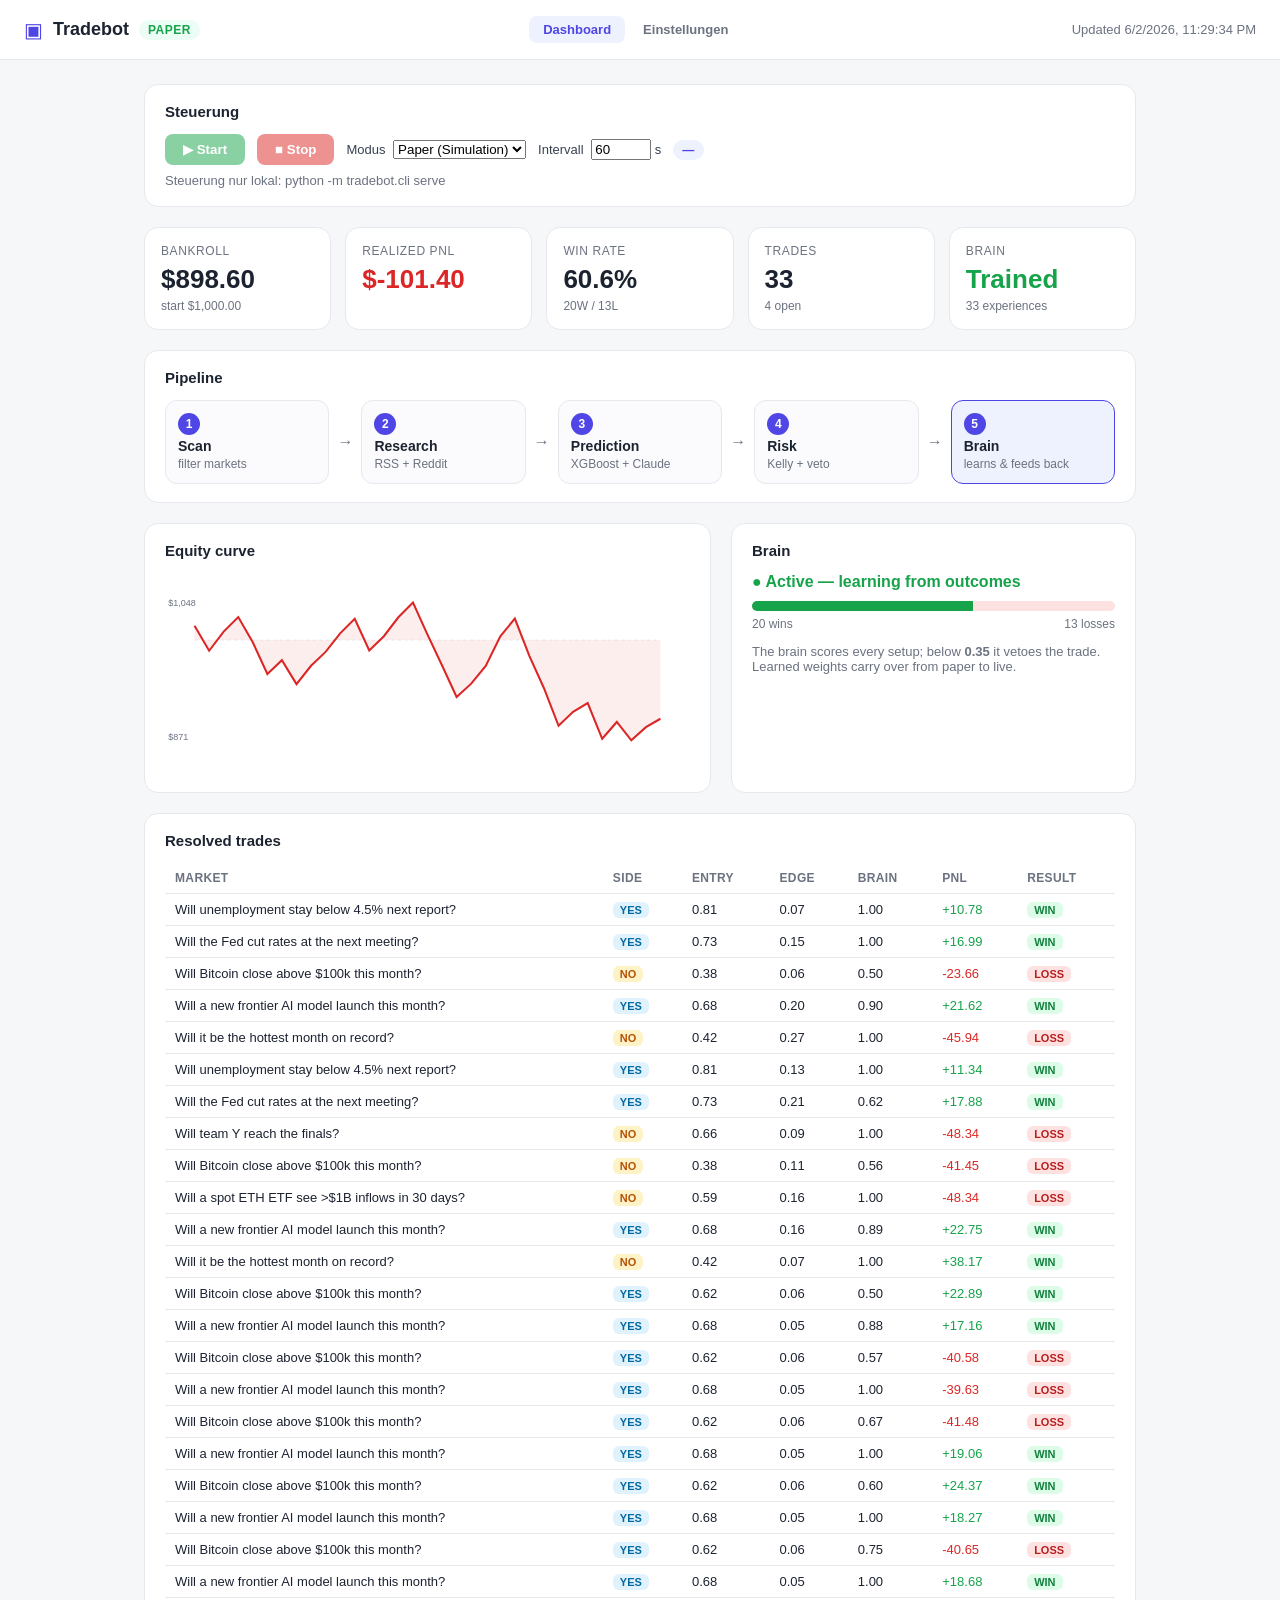
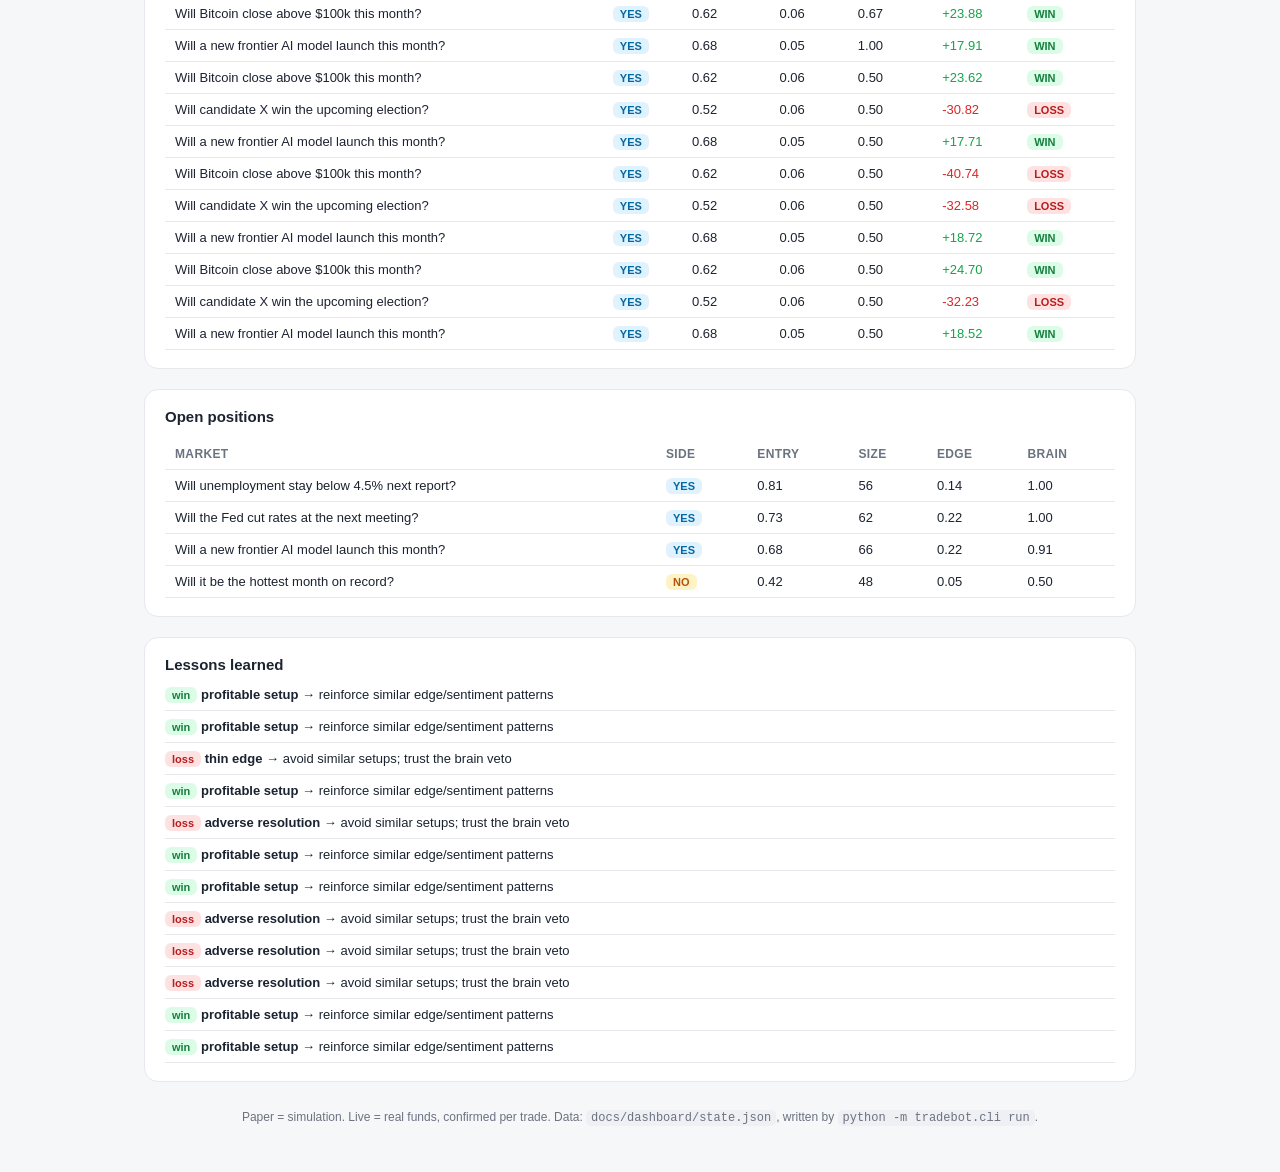
==== docs/index.html @ 15015268 "Add Start/Stop run controls to the dashboard (paper + gated live) server.py gains a background-threa" ====
<!DOCTYPE html>
<html lang="en">
<head>
  <meta charset="utf-8" />
  <meta name="viewport" content="width=device-width, initial-scale=1" />
  <title>Tradebot Dashboard</title>
  <link rel="stylesheet" href="styles.css" />
</head>
<body>
  <header class="topbar">
    <div class="brand">
      <span class="logo">▣</span>
      <h1>Tradebot</h1>
      <span id="modeBadge" class="badge">—</span>
    </div>
    <nav style="display:flex;gap:4px">
      <a href="index.html" style="padding:6px 14px;border-radius:8px;font-size:13px;font-weight:600;background:#eef2ff;color:#4f46e5;text-decoration:none">Dashboard</a>
      <a href="settings.html" style="padding:6px 14px;border-radius:8px;font-size:13px;font-weight:600;color:#6b7280;text-decoration:none">Einstellungen</a>
    </nav>
    <div class="updated">Updated <span id="generatedAt">—</span></div>
  </header>

  <main>
    <section class="panel" id="controlPanel">
      <h2>Steuerung</h2>
      <div style="display:flex;flex-wrap:wrap;gap:12px;align-items:center">
        <button id="startBtn" type="button" style="padding:8px 18px;border:0;border-radius:8px;font-weight:700;cursor:pointer;background:#16a34a;color:#fff">▶ Start</button>
        <button id="stopBtn" type="button" disabled style="padding:8px 18px;border:0;border-radius:8px;font-weight:700;cursor:pointer;background:#dc2626;color:#fff;opacity:.5">■ Stop</button>
        <label style="font-size:13px;color:#374151">Modus
          <select id="runMode" style="margin-left:4px">
            <option value="paper" selected>Paper (Simulation)</option>
            <option value="live">Live (echtes Geld)</option>
          </select>
        </label>
        <label style="font-size:13px;color:#374151">Intervall
          <input id="runInterval" type="number" value="60" min="5" style="width:60px;margin-left:4px" /> s
        </label>
        <span id="runStatus" class="badge">idle</span>
      </div>
      <div id="liveGuard" hidden style="margin-top:10px;padding:10px 12px;border:1px solid #fca5a5;background:#fef2f2;border-radius:8px;font-size:13px">
        <b style="color:#b91c1c">⚠ Live-Modus handelt mit echtem Geld.</b>
        <label style="display:block;margin-top:6px"><input type="checkbox" id="liveAck" /> Ich verstehe das Risiko.</label>
        <label style="display:block;margin-top:6px">Tippe <code>LIVE</code> zum Bestätigen: <input id="liveConfirm" type="text" autocomplete="off" placeholder="LIVE" style="width:90px" /></label>
      </div>
      <div id="runMsg" class="muted" style="margin-top:8px"></div>
    </section>

    <section id="kpis" class="kpi-grid"></section>

    <section class="panel">
      <h2>Pipeline</h2>
      <div class="pipeline">
        <div class="stage"><span class="num">1</span><b>Scan</b><small>filter markets</small></div>
        <div class="arrow">→</div>
        <div class="stage"><span class="num">2</span><b>Research</b><small>RSS + Reddit</small></div>
        <div class="arrow">→</div>
        <div class="stage"><span class="num">3</span><b>Prediction</b><small>XGBoost + Claude</small></div>
        <div class="arrow">→</div>
        <div class="stage"><span class="num">4</span><b>Risk</b><small>Kelly + veto</small></div>
        <div class="arrow">→</div>
        <div class="stage brain"><span class="num">5</span><b>Brain</b><small>learns &amp; feeds back</small></div>
      </div>
    </section>

    <div class="two-col">
      <section class="panel">
        <h2>Equity curve</h2>
        <div id="equityChart" class="chart"></div>
      </section>
      <section class="panel">
        <h2>Brain</h2>
        <div id="brainPanel"></div>
      </section>
    </div>

    <section class="panel">
      <h2>Resolved trades</h2>
      <div id="resolvedTable" class="table-wrap"></div>
    </section>

    <section class="panel">
      <h2>Open positions</h2>
      <div id="openTable" class="table-wrap"></div>
    </section>

    <section class="panel">
      <h2>Lessons learned</h2>
      <div id="lessons"></div>
    </section>

    <footer class="foot">
      Paper = simulation. Live = real funds, confirmed per trade.
      Data: <code>docs/dashboard/state.json</code>, written by <code>python -m tradebot.cli run</code>.
    </footer>
  </main>

  <script src="app.js"></script>
</body>
</html>
---- docs/styles.css ----
:root {
  --bg: #f6f7f9; --card: #fff; --ink: #1c2330; --muted: #6b7280; --line: #e6e8ee;
  --accent: #4f46e5; --pos: #16a34a; --neg: #dc2626;
}
* { box-sizing: border-box; }
body {
  margin: 0; color: var(--ink); background: var(--bg);
  font-family: -apple-system, BlinkMacSystemFont, "Segoe UI", Roboto, Helvetica, Arial, sans-serif;
}
.topbar {
  display: flex; justify-content: space-between; align-items: center;
  padding: 16px 24px; background: #fff; border-bottom: 1px solid var(--line);
  position: sticky; top: 0; z-index: 5;
}
.brand { display: flex; align-items: center; gap: 10px; }
.brand h1 { font-size: 18px; margin: 0; }
.logo { color: var(--accent); font-size: 20px; }
.updated { color: var(--muted); font-size: 13px; }
.badge {
  font-size: 12px; font-weight: 700; padding: 3px 9px; border-radius: 999px;
  background: #eef2ff; color: var(--accent); letter-spacing: .04em;
}
.badge.live { background: #fef2f2; color: var(--neg); }
.badge.paper { background: #ecfdf5; color: var(--pos); }
main { max-width: 1040px; margin: 0 auto; padding: 24px; display: flex; flex-direction: column; gap: 20px; }

.kpi-grid { display: grid; grid-template-columns: repeat(auto-fit, minmax(170px, 1fr)); gap: 14px; }
.kpi { background: var(--card); border: 1px solid var(--line); border-radius: 14px; padding: 16px; }
.kpi-label { font-size: 12px; color: var(--muted); text-transform: uppercase; letter-spacing: .05em; }
.kpi-val { font-size: 26px; font-weight: 700; margin-top: 6px; }
.kpi-sub { font-size: 12px; color: var(--muted); margin-top: 4px; }
.pos { color: var(--pos); } .neg { color: var(--neg); }

.panel { background: var(--card); border: 1px solid var(--line); border-radius: 14px; padding: 18px 20px; }
.panel h2 { font-size: 15px; margin: 0 0 14px; }
.two-col { display: grid; grid-template-columns: 1.4fr 1fr; gap: 20px; }
@media (max-width: 760px) { .two-col { grid-template-columns: 1fr; } }

.pipeline { display: flex; align-items: stretch; gap: 8px; flex-wrap: wrap; }
.stage {
  flex: 1; min-width: 120px; border: 1px solid var(--line); border-radius: 12px;
  padding: 12px; display: flex; flex-direction: column; gap: 3px; background: #fbfbfd;
}
.stage .num {
  width: 22px; height: 22px; border-radius: 50%; background: var(--accent); color: #fff;
  display: flex; align-items: center; justify-content: center; font-size: 12px; font-weight: 700;
}
.stage b { font-size: 14px; } .stage small { color: var(--muted); font-size: 12px; }
.stage.brain { border-color: var(--accent); background: #eef2ff; }
.arrow { display: flex; align-items: center; color: var(--muted); }
@media (max-width: 680px) { .arrow { display: none; } }

.chart svg.equity { width: 100%; height: auto; }
.equity .line { fill: none; stroke: var(--pos); stroke-width: 2.5; }
.equity.neg .line { stroke: var(--neg); }
.equity .area { fill: var(--pos); opacity: .08; stroke: none; }
.equity.neg .area { fill: var(--neg); }
.equity .base { stroke: var(--line); stroke-dasharray: 4 4; }
.equity .axis { fill: var(--muted); font-size: 11px; }

table { width: 100%; border-collapse: collapse; font-size: 13px; }
th, td { text-align: left; padding: 8px 10px; border-bottom: 1px solid var(--line); }
th { color: var(--muted); font-weight: 600; font-size: 12px; text-transform: uppercase; letter-spacing: .03em; }
td.q { max-width: 320px; overflow: hidden; text-overflow: ellipsis; white-space: nowrap; }
.table-wrap { overflow-x: auto; }
.tag { font-size: 11px; font-weight: 700; padding: 2px 7px; border-radius: 6px; }
.tag.yes { background: #e0f2fe; color: #0369a1; } .tag.no { background: #fef3c7; color: #b45309; }
.tag.win { background: #dcfce7; color: #15803d; } .tag.loss { background: #fee2e2; color: #b91c1c; }

.empty, .muted { color: var(--muted); font-size: 13px; }
.empty { padding: 10px 0; }
.brain-state { font-weight: 600; margin-bottom: 10px; }
.brain-state.on { color: var(--pos); } .brain-state.off { color: var(--muted); }
.bar { height: 10px; border-radius: 6px; background: #fee2e2; overflow: hidden; }
.bar-win { height: 100%; background: var(--pos); }
.brain-legend { display: flex; justify-content: space-between; font-size: 12px; color: var(--muted); margin-top: 6px; }
ul.lessons { list-style: none; padding: 0; margin: 0; display: flex; flex-direction: column; gap: 8px; }
ul.lessons li { font-size: 13px; border-bottom: 1px solid var(--line); padding-bottom: 8px; }
.foot { color: var(--muted); font-size: 12px; text-align: center; padding: 8px 0 24px; }
code { background: #eef0f4; padding: 1px 5px; border-radius: 5px; font-size: 12px; }
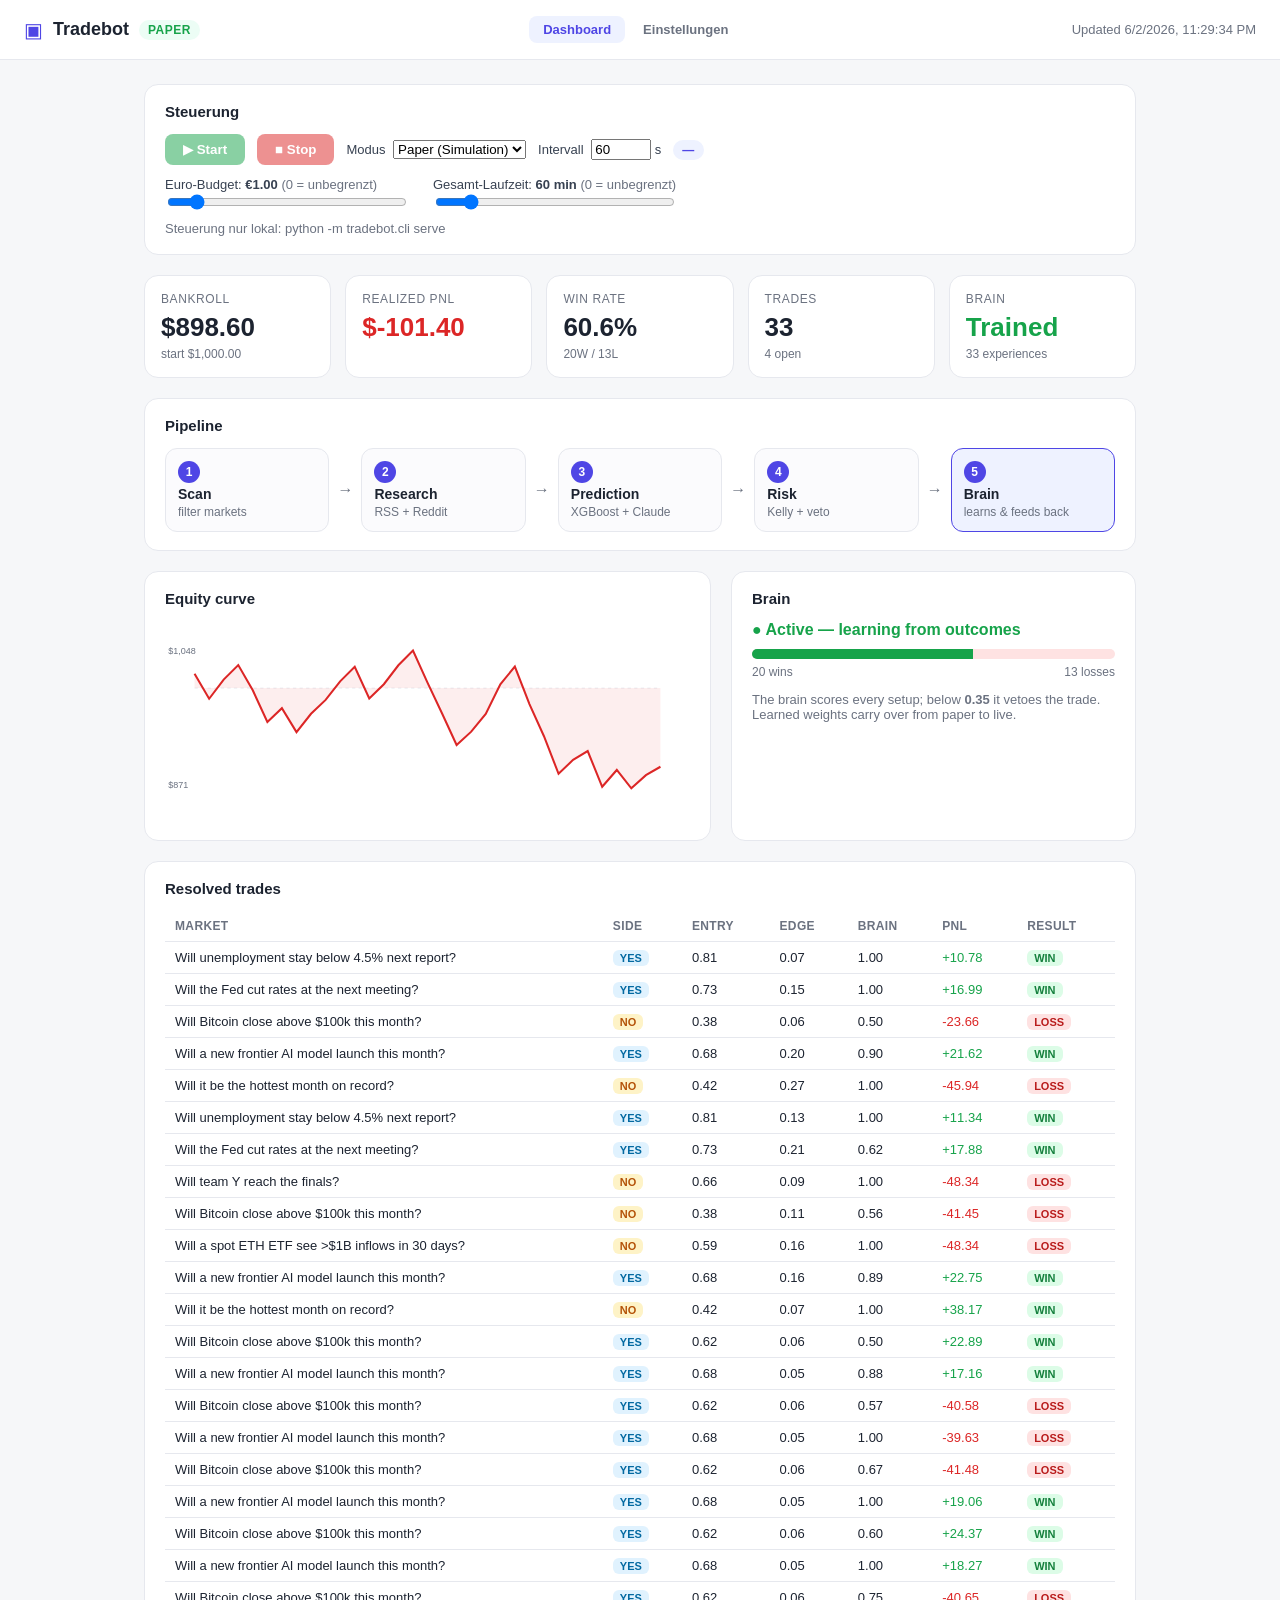
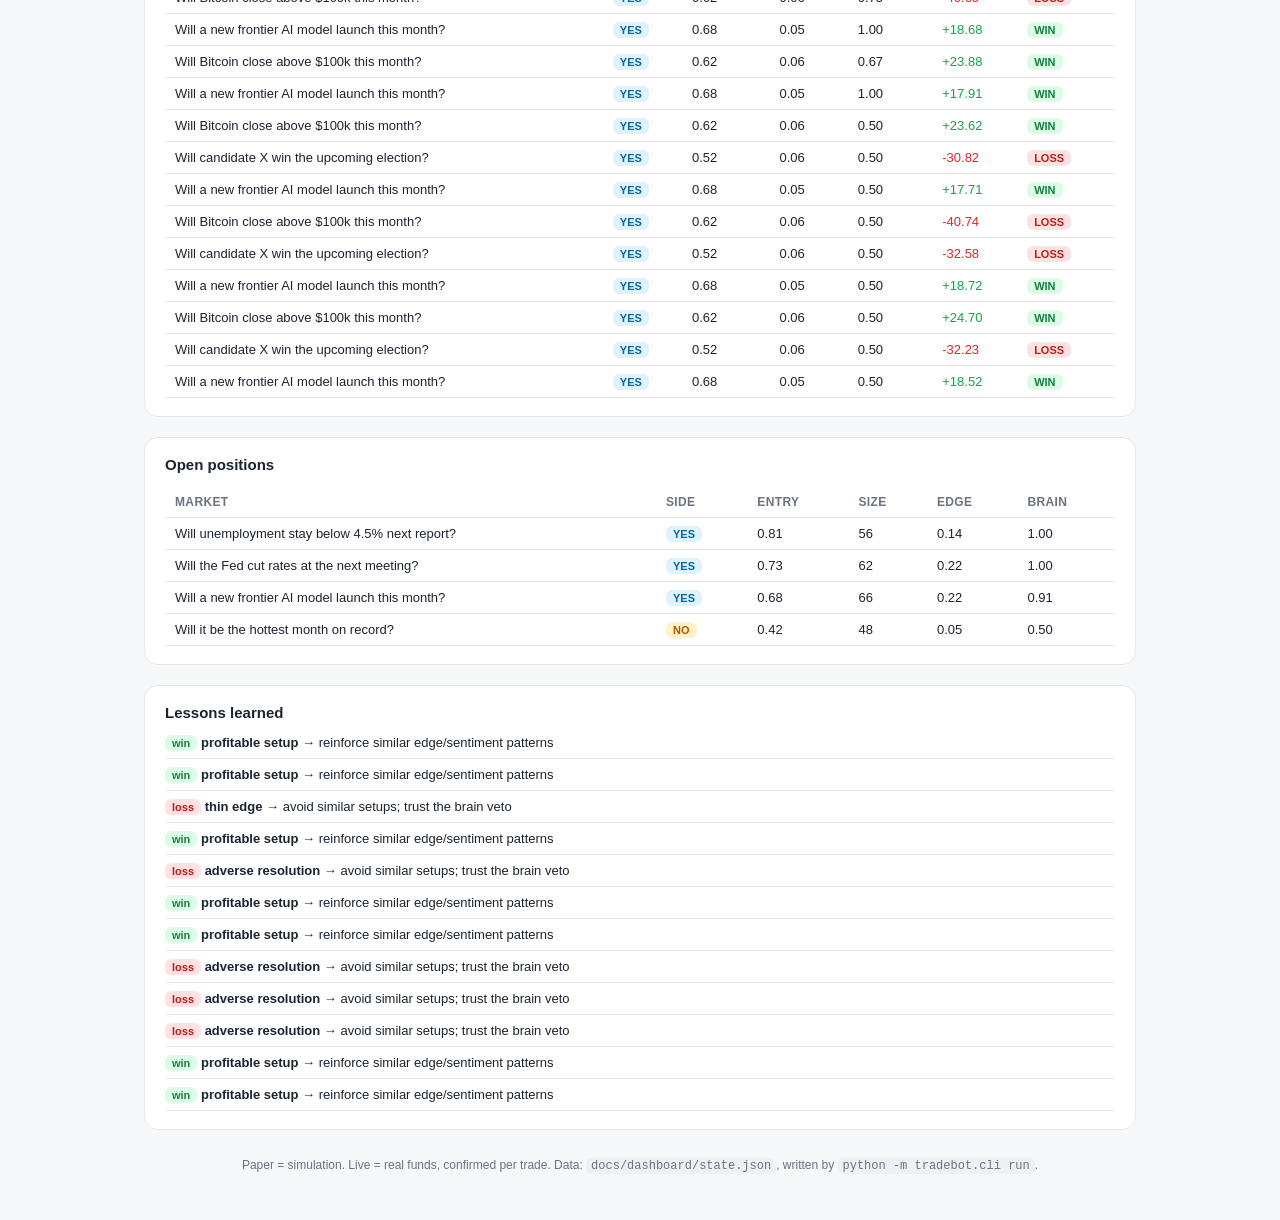
==== commit e5c59dfa: "Add euro-budget and runtime caps to the dashboard run controls Two sliders under Start/Stop: a EUR t" ====
--- a/docs/index.html
+++ b/docs/index.html
@@ -36,6 +36,16 @@
           <input id="runInterval" type="number" value="60" min="5" style="width:60px;margin-left:4px" /> s
         </label>
         <span id="runStatus" class="badge">idle</span>
+      </div>
+      <div style="margin-top:12px;display:flex;flex-wrap:wrap;gap:24px">
+        <label style="font-size:13px;color:#374151">
+          Euro-Budget: <b id="eurOut">€1.00</b> <small class="muted">(0 = unbegrenzt)</small><br/>
+          <input id="maxEur" type="range" min="0" max="10" step="0.10" value="1" style="width:240px" />
+        </label>
+        <label style="font-size:13px;color:#374151">
+          Gesamt-Laufzeit: <b id="rtOut">60 min</b> <small class="muted">(0 = unbegrenzt)</small><br/>
+          <input id="maxRuntime" type="range" min="0" max="480" step="5" value="60" style="width:240px" />
+        </label>
       </div>
       <div id="liveGuard" hidden style="margin-top:10px;padding:10px 12px;border:1px solid #fca5a5;background:#fef2f2;border-radius:8px;font-size:13px">
         <b style="color:#b91c1c">⚠ Live-Modus handelt mit echtem Geld.</b>
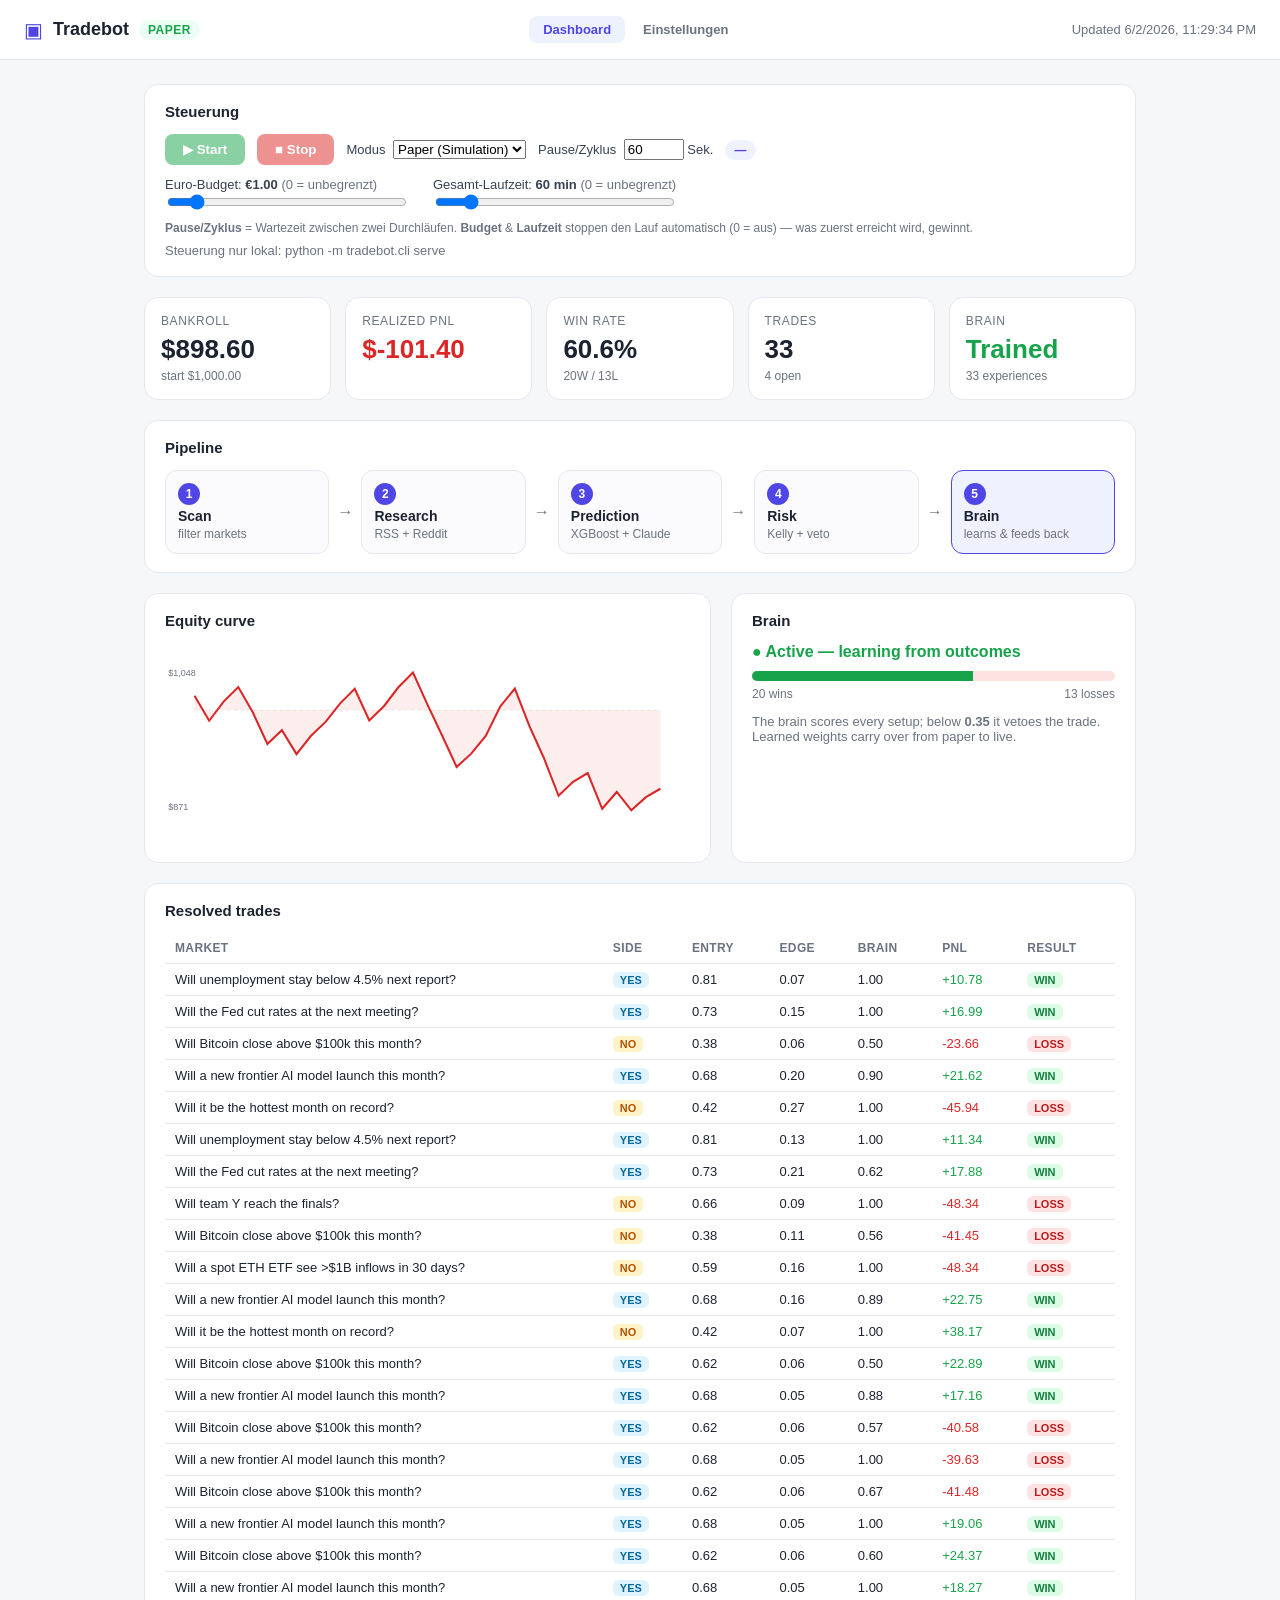
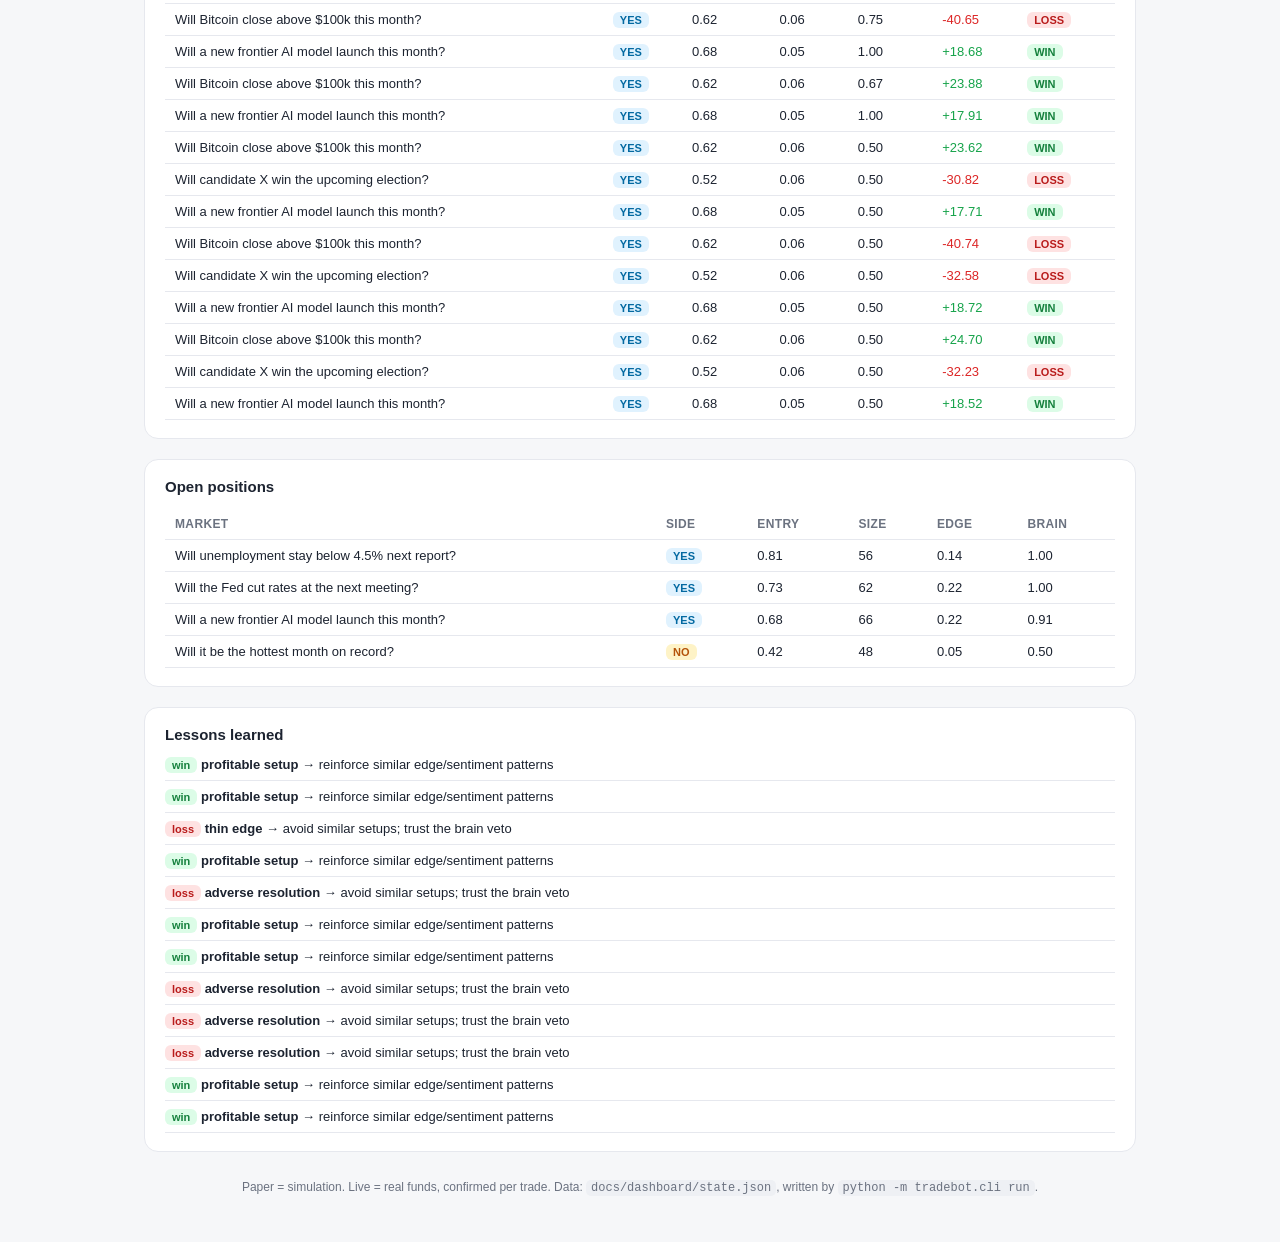
==== commit 98bf05af: "Disable static caching + clarify run-control labels - server.py: _Handler.end_headers sends Cache-Co" ====
--- a/docs/index.html
+++ b/docs/index.html
@@ -32,8 +32,8 @@
             <option value="live">Live (echtes Geld)</option>
           </select>
         </label>
-        <label style="font-size:13px;color:#374151">Intervall
-          <input id="runInterval" type="number" value="60" min="5" style="width:60px;margin-left:4px" /> s
+        <label style="font-size:13px;color:#374151" title="Sekunden Pause zwischen zwei Durchläufen (Scan→Research→Trade). Höher = seltener prüfen, weniger API-Kosten. Minimum 5 s.">Pause/Zyklus
+          <input id="runInterval" type="number" value="60" min="5" style="width:60px;margin-left:4px" /> Sek.
         </label>
         <span id="runStatus" class="badge">idle</span>
       </div>
@@ -46,6 +46,9 @@
           Gesamt-Laufzeit: <b id="rtOut">60 min</b> <small class="muted">(0 = unbegrenzt)</small><br/>
           <input id="maxRuntime" type="range" min="0" max="480" step="5" value="60" style="width:240px" />
         </label>
+      </div>
+      <div class="muted" style="margin-top:8px;font-size:12px">
+        <b>Pause/Zyklus</b> = Wartezeit zwischen zwei Durchläufen. <b>Budget</b> &amp; <b>Laufzeit</b> stoppen den Lauf automatisch (0 = aus) — was zuerst erreicht wird, gewinnt.
       </div>
       <div id="liveGuard" hidden style="margin-top:10px;padding:10px 12px;border:1px solid #fca5a5;background:#fef2f2;border-radius:8px;font-size:13px">
         <b style="color:#b91c1c">⚠ Live-Modus handelt mit echtem Geld.</b>
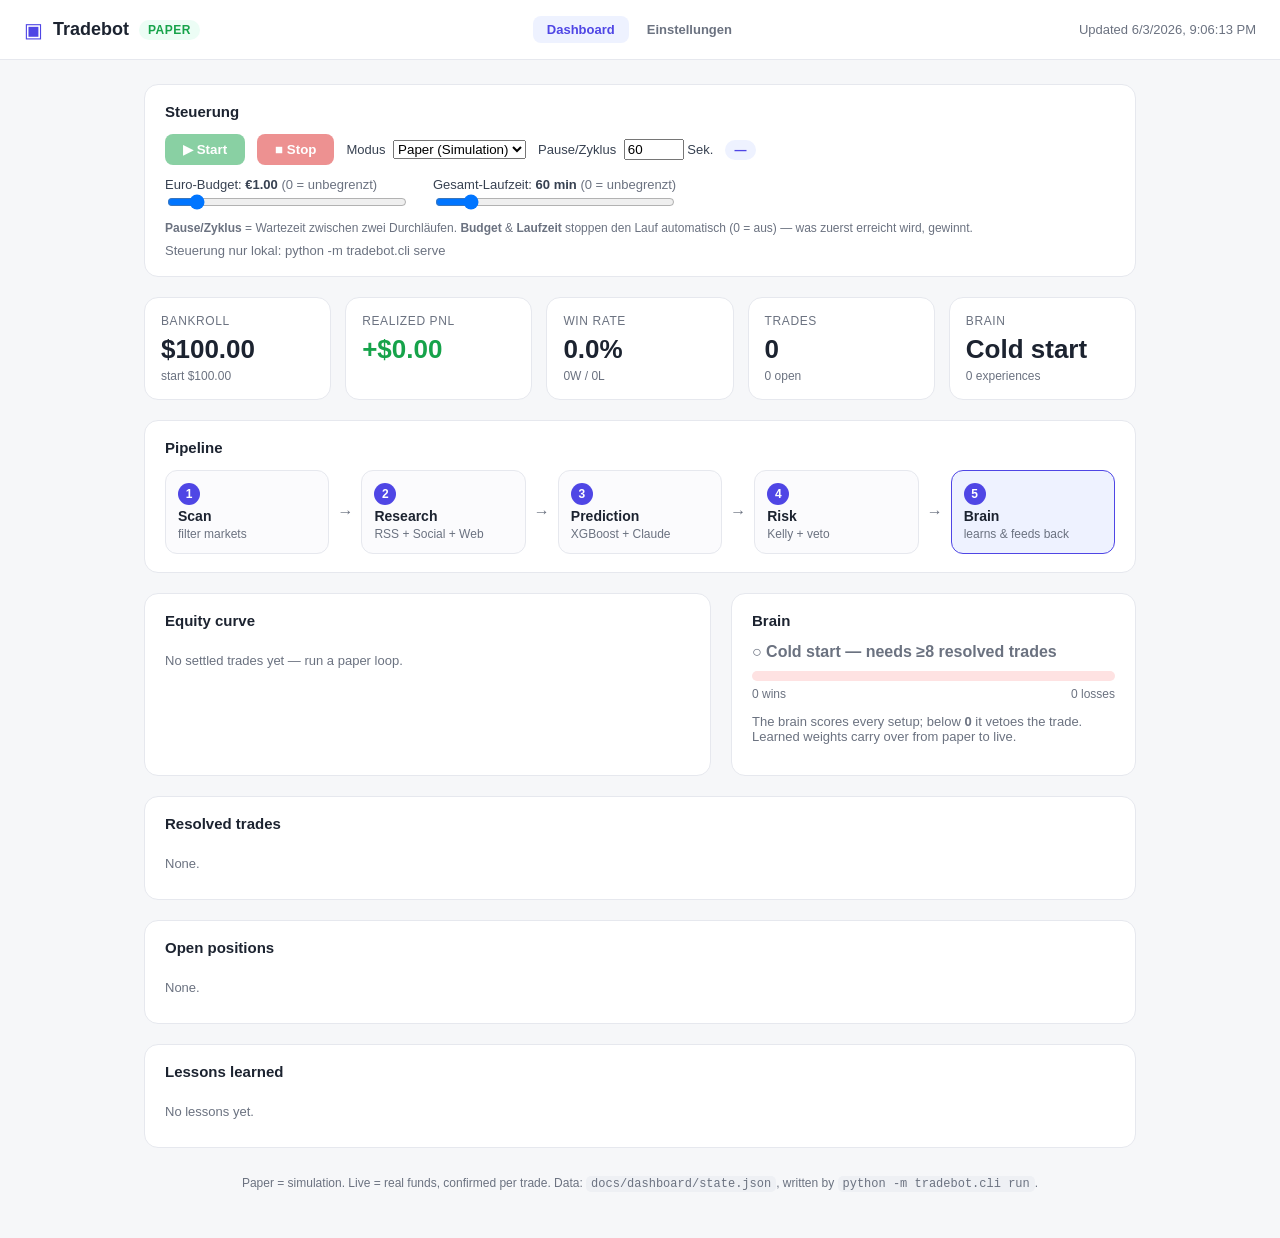
==== commit 50ff4d33: "Add aggressiveness Risk-Adjuster, free social sources, persist run sliders - Risk-Adjuster (tradebot" ====
--- a/docs/index.html
+++ b/docs/index.html
@@ -65,7 +65,7 @@
       <div class="pipeline">
         <div class="stage"><span class="num">1</span><b>Scan</b><small>filter markets</small></div>
         <div class="arrow">→</div>
-        <div class="stage"><span class="num">2</span><b>Research</b><small>RSS + Reddit</small></div>
+        <div class="stage"><span class="num">2</span><b>Research</b><small>RSS + Social + Web</small></div>
         <div class="arrow">→</div>
         <div class="stage"><span class="num">3</span><b>Prediction</b><small>XGBoost + Claude</small></div>
         <div class="arrow">→</div>
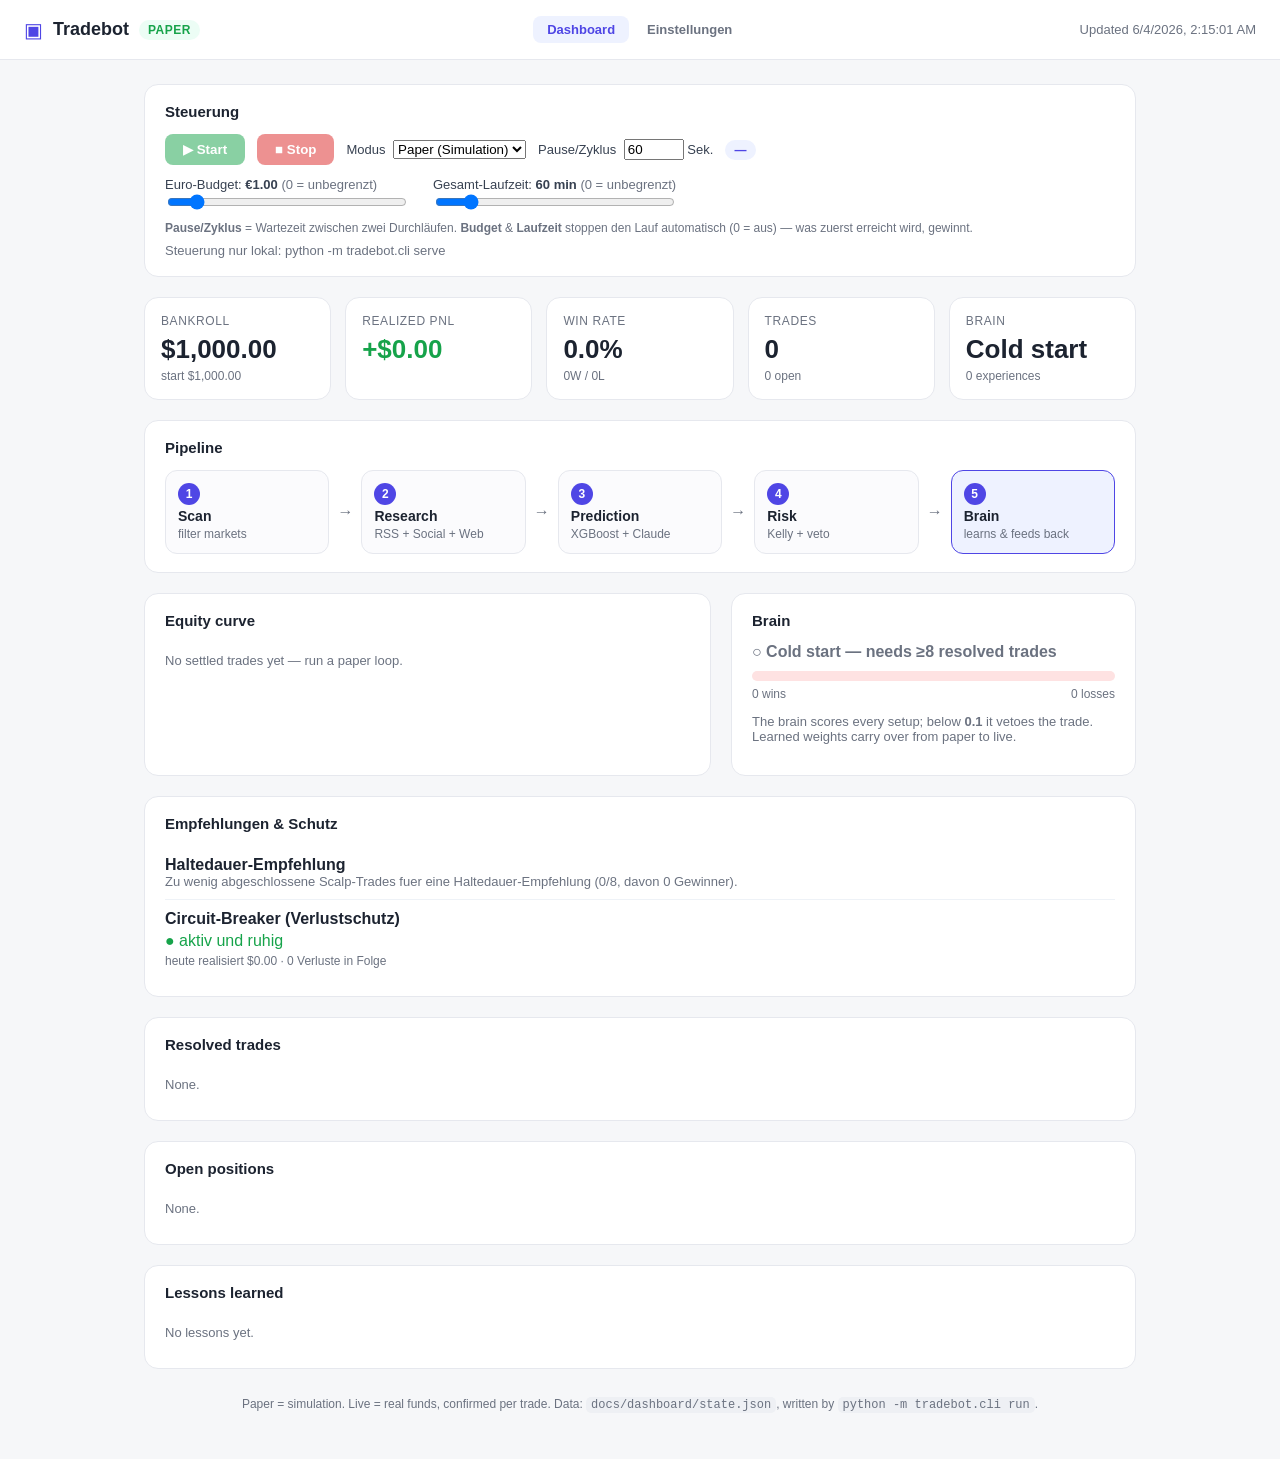
==== commit a3a70302: "Add microstructure features: tick-size, spread filter, circuit-breaker, maker-first, hold-analysis I" ====
--- a/docs/index.html
+++ b/docs/index.html
@@ -87,6 +87,11 @@
     </div>
 
     <section class="panel">
+      <h2>Empfehlungen &amp; Schutz</h2>
+      <div id="diagnostics"></div>
+    </section>
+
+    <section class="panel">
       <h2>Resolved trades</h2>
       <div id="resolvedTable" class="table-wrap"></div>
     </section>
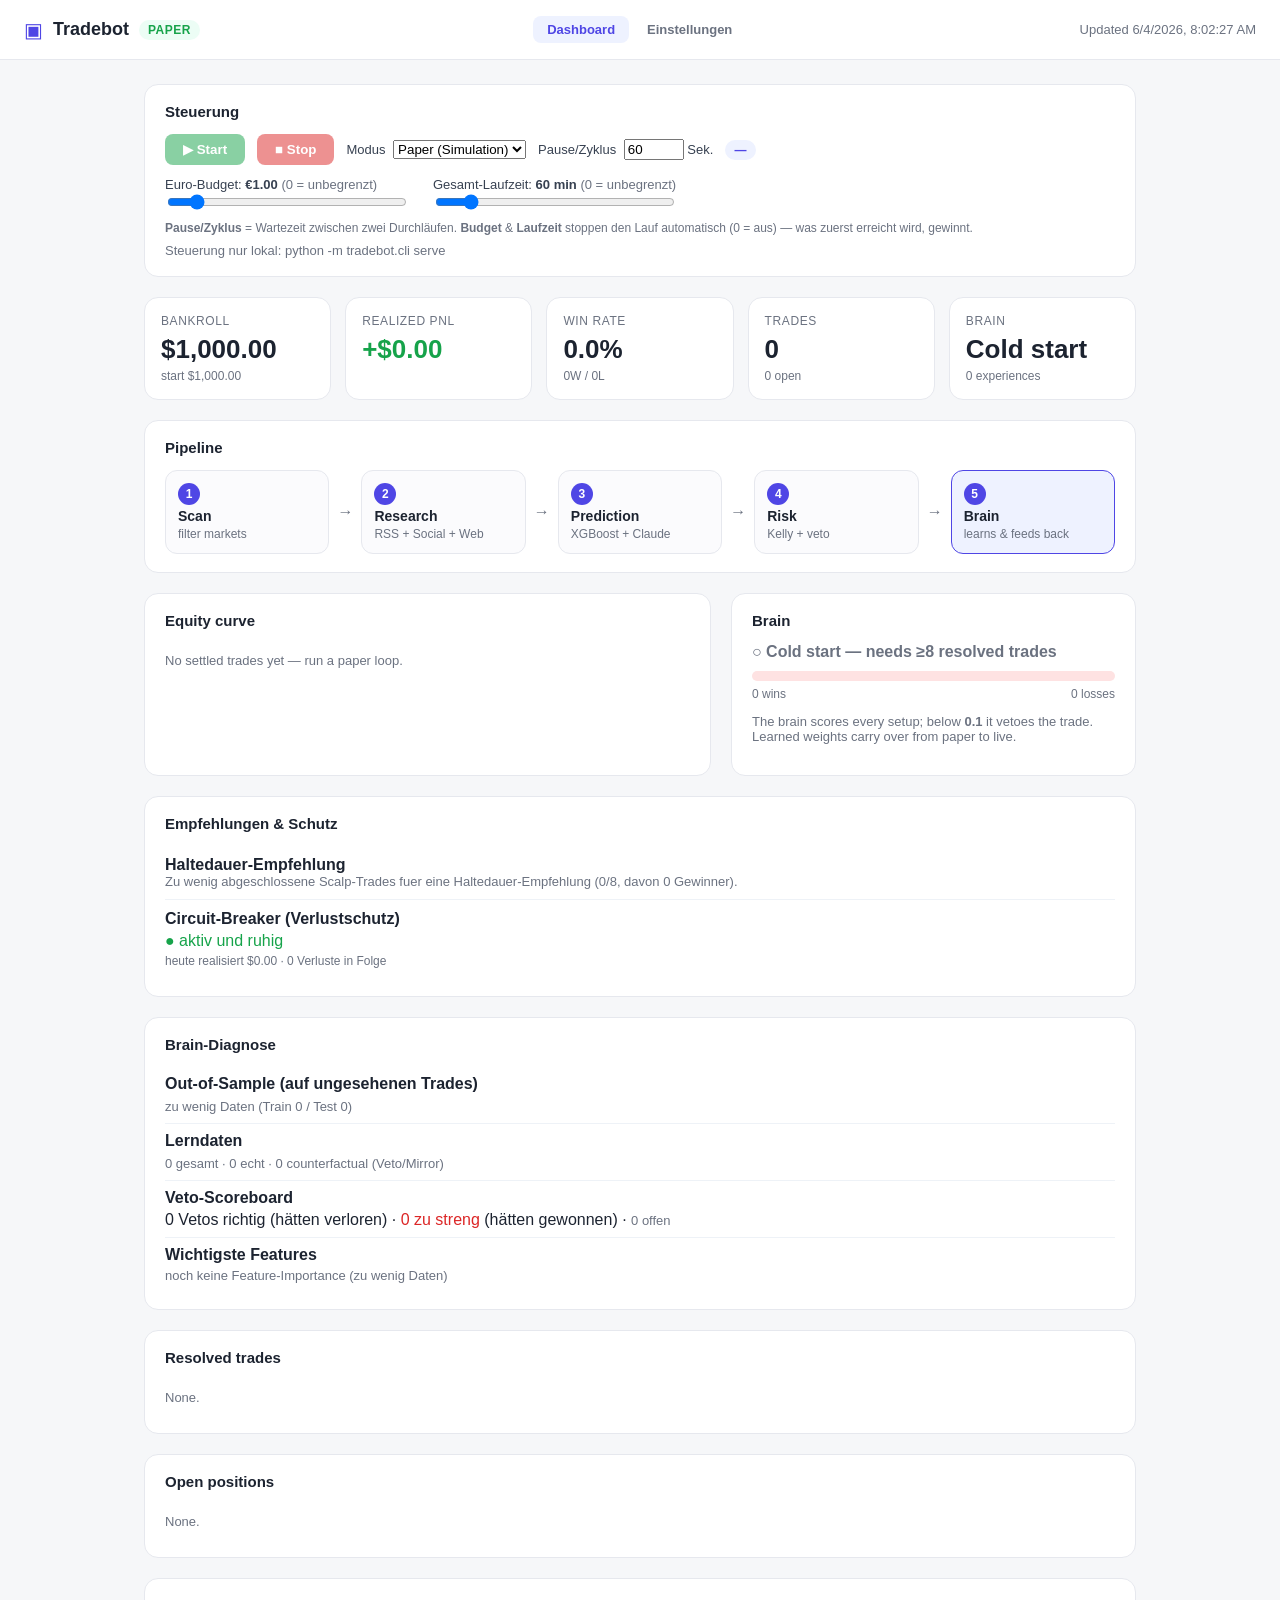
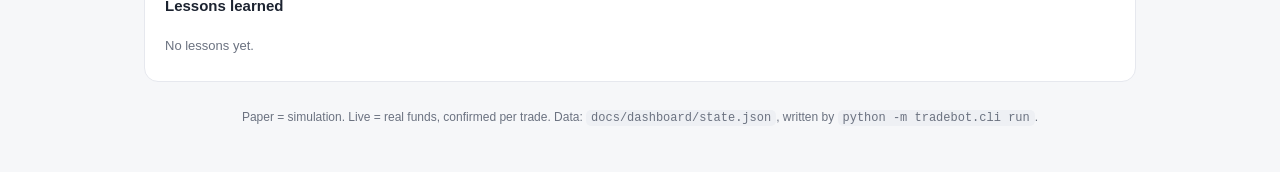
==== commit 48860033: "Add counterfactual brain learning + out-of-sample validation + feature importance Fixes the brain's " ====
--- a/docs/index.html
+++ b/docs/index.html
@@ -92,6 +92,11 @@
     </section>
 
     <section class="panel">
+      <h2>Brain-Diagnose</h2>
+      <div id="brainDiag"></div>
+    </section>
+
+    <section class="panel">
       <h2>Resolved trades</h2>
       <div id="resolvedTable" class="table-wrap"></div>
     </section>
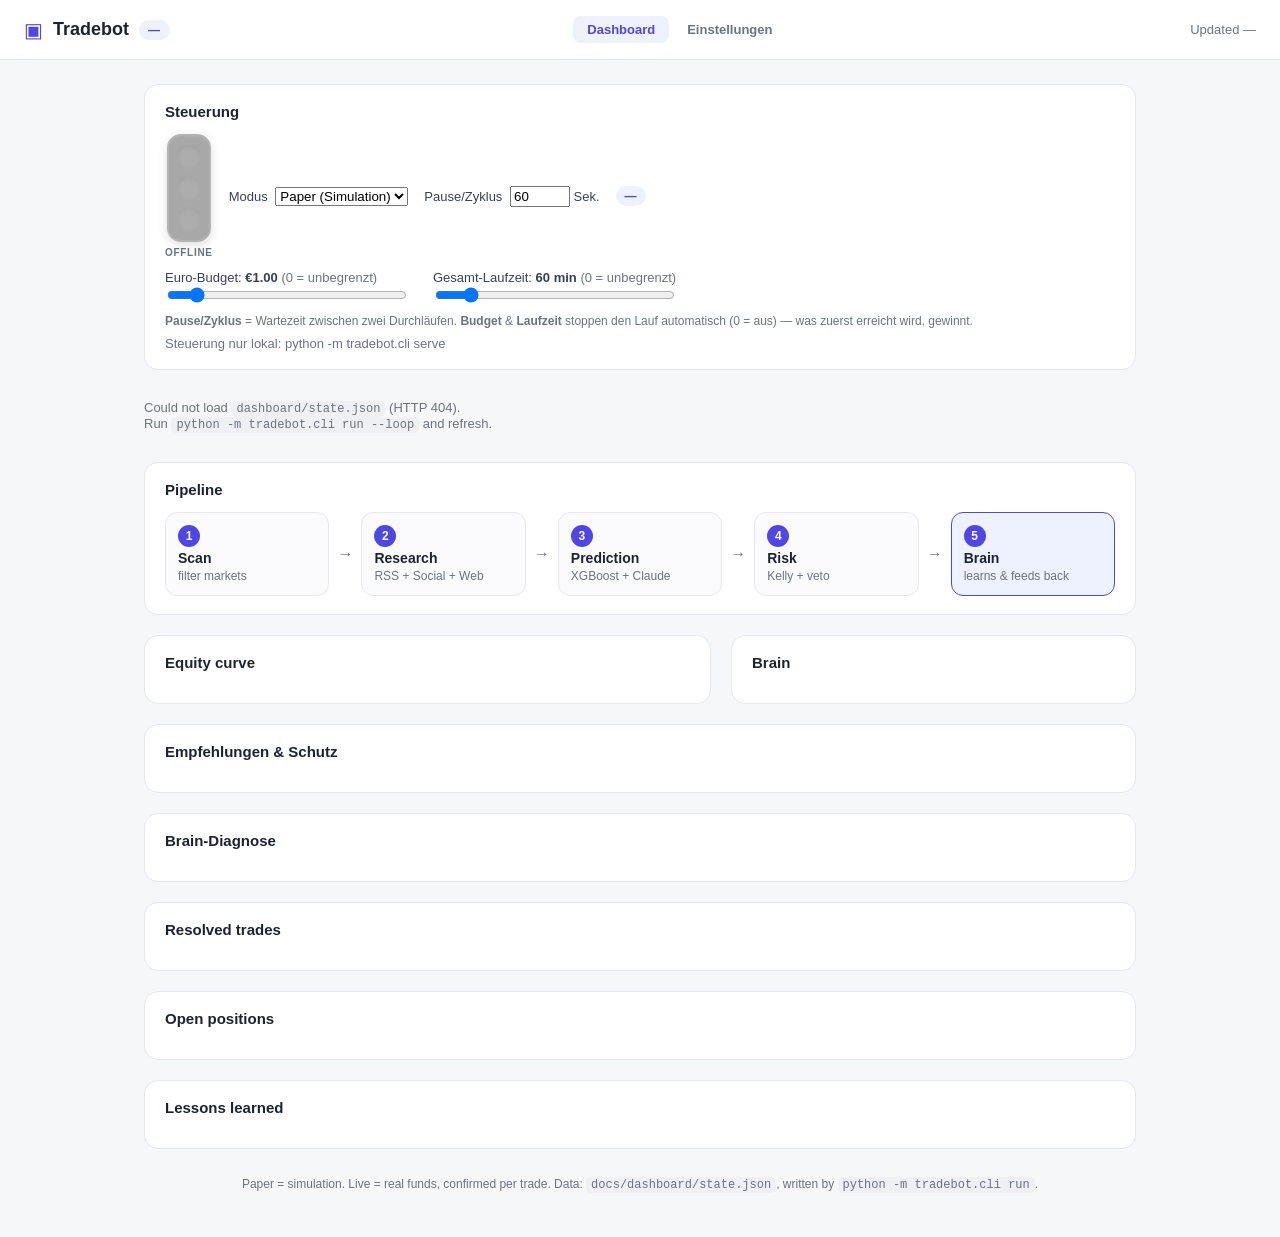
==== commit 2fbf3ed8: "Replace Start/Stop buttons with traffic-light control Single dark housing with 3 circles replaces th" ====
--- a/docs/index.html
+++ b/docs/index.html
@@ -23,9 +23,16 @@
   <main>
     <section class="panel" id="controlPanel">
       <h2>Steuerung</h2>
-      <div style="display:flex;flex-wrap:wrap;gap:12px;align-items:center">
-        <button id="startBtn" type="button" style="padding:8px 18px;border:0;border-radius:8px;font-weight:700;cursor:pointer;background:#16a34a;color:#fff">▶ Start</button>
-        <button id="stopBtn" type="button" disabled style="padding:8px 18px;border:0;border-radius:8px;font-weight:700;cursor:pointer;background:#dc2626;color:#fff;opacity:.5">■ Stop</button>
+      <div style="display:flex;flex-wrap:wrap;gap:16px;align-items:center">
+        <!-- Ampel ersetzt Start/Stop-Knöpfe -->
+        <div class="tl-wrap">
+          <div class="tl-housing stopped" id="trafficLight" title="Klicken zum Starten / Stoppen">
+            <div class="tl-dot"></div>
+            <div class="tl-dot"></div>
+            <div class="tl-dot"></div>
+          </div>
+          <span class="tl-label" id="tlLabel">Stopp</span>
+        </div>
         <label style="font-size:13px;color:#374151">Modus
           <select id="runMode" style="margin-left:4px">
             <option value="paper" selected>Paper (Simulation)</option>
--- a/docs/styles.css
+++ b/docs/styles.css
@@ -78,3 +78,73 @@
 ul.lessons li { font-size: 13px; border-bottom: 1px solid var(--line); padding-bottom: 8px; }
 .foot { color: var(--muted); font-size: 12px; text-align: center; padding: 8px 0 24px; }
 code { background: #eef0f4; padding: 1px 5px; border-radius: 5px; font-size: 12px; }
+
+/* Gelbe Warnung für Trades die nicht geschlossen werden konnten */
+.warn-banner {
+  background: #fffbeb; border: 2px solid #f59e0b; border-radius: 12px;
+  padding: 16px 20px; font-size: 13.5px; color: #78350f; line-height: 1.7;
+}
+.warn-banner strong { color: #92400e; }
+.warn-banner ul { margin: 8px 0 0; padding-left: 20px; }
+.warn-banner li { margin-bottom: 4px; font-size: 13px; }
+td.ts { font-size: 11.5px; color: var(--muted); white-space: nowrap; }
+
+/* ---- Ampel (Traffic-Light Control) ---- */
+.tl-wrap {
+  display: flex; flex-direction: column; align-items: center; gap: 5px; flex-shrink: 0;
+}
+.tl-housing {
+  background: #1c1c1e; border: 2px solid #3a3a3c; border-radius: 14px;
+  padding: 9px 8px; display: flex; flex-direction: column; gap: 7px;
+  cursor: pointer;
+  box-shadow: 0 3px 10px rgba(0,0,0,.32), inset 0 1px 0 rgba(255,255,255,.04);
+  transition: border-color .18s, transform .1s;
+}
+.tl-housing:hover:not(.disabled) { border-color: #5a5a5e; transform: scale(1.05); }
+.tl-housing:active:not(.disabled) { transform: scale(.96); }
+.tl-housing.disabled { cursor: not-allowed; opacity: .38; }
+.tl-dot {
+  width: 24px; height: 24px; border-radius: 50%;
+  background: #2a2a2c;
+  box-shadow: inset 0 2px 5px rgba(0,0,0,.7);
+  transition: background .22s, box-shadow .22s;
+}
+/* Rot — gestoppt */
+.tl-housing.stopped .tl-dot:nth-child(1) {
+  background: #ef4444;
+  box-shadow: 0 0 8px #ef4444, 0 0 20px rgba(239,68,68,.5), inset 0 1px 2px rgba(255,255,255,.18);
+}
+/* Gelb — startet / stoppt (blinkt) */
+.tl-housing.draining .tl-dot:nth-child(2),
+.tl-housing.starting .tl-dot:nth-child(2) {
+  animation: tl-blink-y .88s ease-in-out infinite;
+}
+/* Grün — läuft */
+.tl-housing.running .tl-dot:nth-child(3) {
+  background: #22c55e;
+  box-shadow: 0 0 8px #22c55e, 0 0 20px rgba(34,197,94,.5), inset 0 1px 2px rgba(255,255,255,.18);
+}
+/* Panik — alle Punkte + Gehäuse blinken schnell rot */
+.tl-housing.panic { animation: tl-panic-box .28s ease-in-out infinite; }
+.tl-housing.panic .tl-dot { animation: tl-panic-dot .28s ease-in-out infinite; }
+
+@keyframes tl-blink-y {
+  0%,100% { background:#f59e0b; box-shadow:0 0 8px #f59e0b,0 0 18px rgba(245,158,11,.5); }
+  50%     { background:#2a2a2c; box-shadow:inset 0 2px 5px rgba(0,0,0,.7); }
+}
+@keyframes tl-panic-box {
+  0%,100% { background:#1c1c1e; border-color:#3a3a3c; }
+  50%     { background:#450a0a; border-color:#ef4444; }
+}
+@keyframes tl-panic-dot {
+  0%,100% { background:#ef4444; box-shadow:0 0 10px #ef4444,0 0 24px rgba(239,68,68,.7); }
+  50%     { background:#2a2a2c; box-shadow:inset 0 2px 5px rgba(0,0,0,.7); }
+}
+.tl-label {
+  font-size: 10px; font-weight: 700; letter-spacing: .07em;
+  text-transform: uppercase; text-align: center; color: var(--muted);
+}
+.tl-housing.running  ~ .tl-label { color: var(--pos); }
+.tl-housing.draining ~ .tl-label,
+.tl-housing.starting ~ .tl-label { color: #f59e0b; }
+.tl-housing.panic    ~ .tl-label { color: var(--neg); }
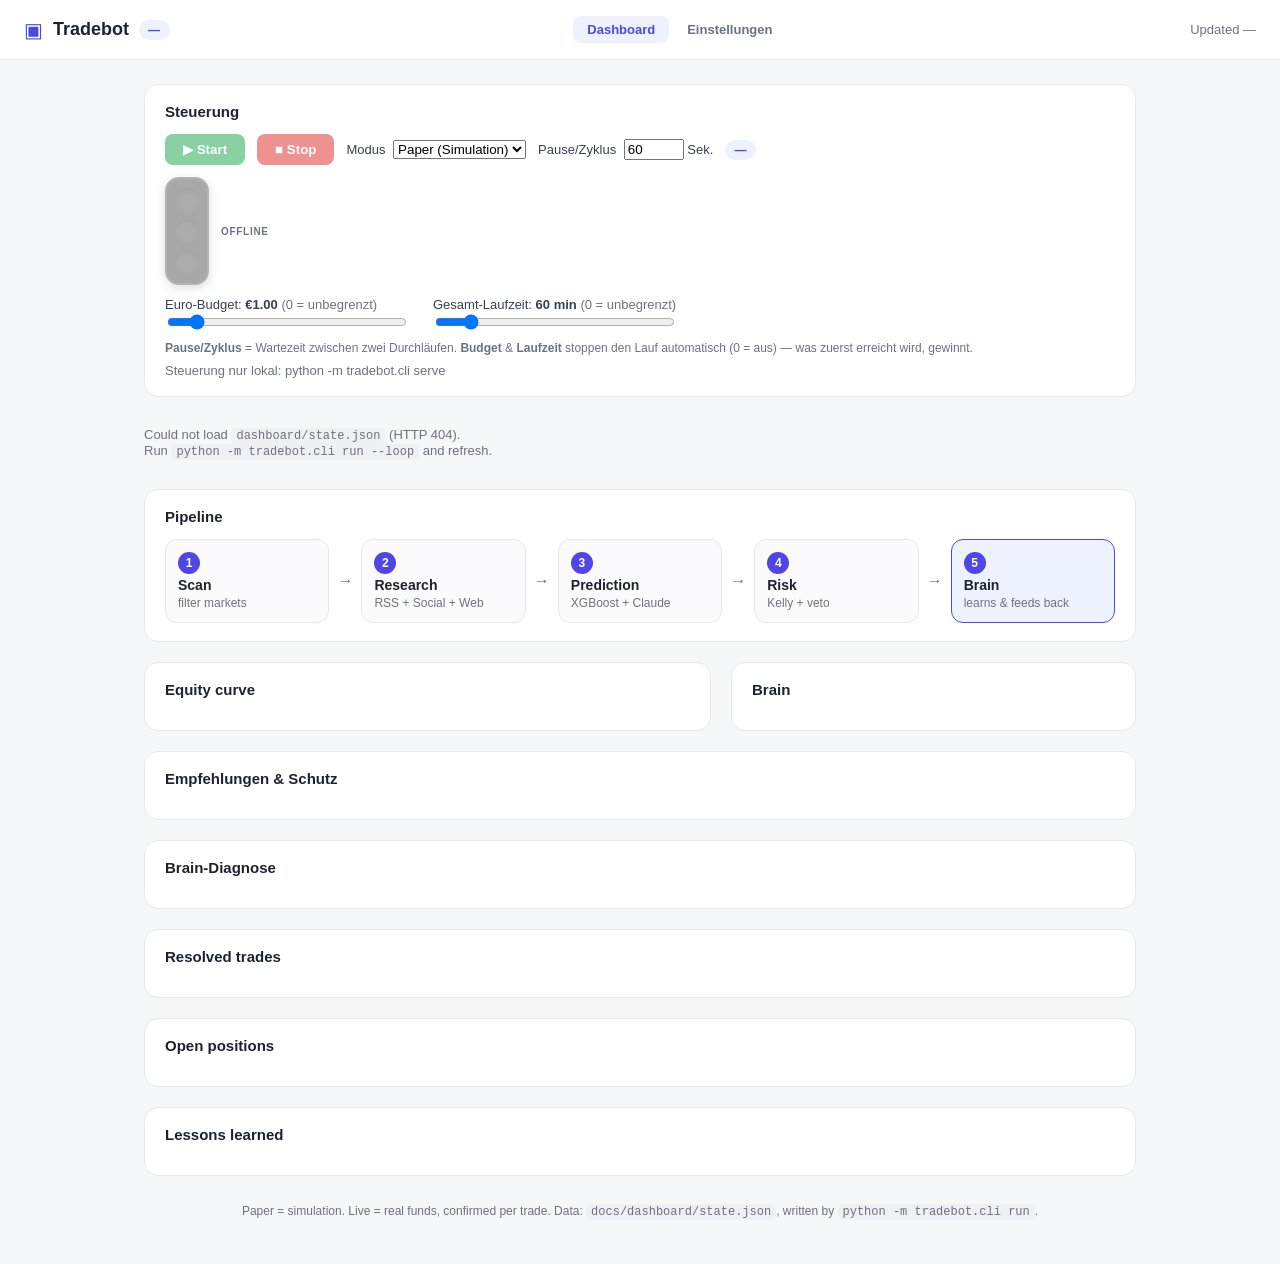
==== commit dbc085f4: "Ampel als rein visueller Statusindikator unter Start/Stop - Start/Stop-Buttons wiederhergestellt (un" ====
--- a/docs/index.html
+++ b/docs/index.html
@@ -23,16 +23,9 @@
   <main>
     <section class="panel" id="controlPanel">
       <h2>Steuerung</h2>
-      <div style="display:flex;flex-wrap:wrap;gap:16px;align-items:center">
-        <!-- Ampel ersetzt Start/Stop-Knöpfe -->
-        <div class="tl-wrap">
-          <div class="tl-housing stopped" id="trafficLight" title="Klicken zum Starten / Stoppen">
-            <div class="tl-dot"></div>
-            <div class="tl-dot"></div>
-            <div class="tl-dot"></div>
-          </div>
-          <span class="tl-label" id="tlLabel">Stopp</span>
-        </div>
+      <div style="display:flex;flex-wrap:wrap;gap:12px;align-items:center">
+        <button id="startBtn" type="button" style="padding:8px 18px;border:0;border-radius:8px;font-weight:700;cursor:pointer;background:#16a34a;color:#fff">▶ Start</button>
+        <button id="stopBtn" type="button" disabled style="padding:8px 18px;border:0;border-radius:8px;font-weight:700;cursor:pointer;background:#dc2626;color:#fff;opacity:.5">■ Stop</button>
         <label style="font-size:13px;color:#374151">Modus
           <select id="runMode" style="margin-left:4px">
             <option value="paper" selected>Paper (Simulation)</option>
@@ -42,7 +35,16 @@
         <label style="font-size:13px;color:#374151" title="Sekunden Pause zwischen zwei Durchläufen (Scan→Research→Trade). Höher = seltener prüfen, weniger API-Kosten. Minimum 5 s.">Pause/Zyklus
           <input id="runInterval" type="number" value="60" min="5" style="width:60px;margin-left:4px" /> Sek.
         </label>
-        <span id="runStatus" class="badge">idle</span>
+        <span id="runStatus" class="badge">—</span>
+      </div>
+      <!-- Ampel: visueller Systemzustand (nur Anzeige, kein Klick) -->
+      <div style="display:flex;align-items:center;gap:12px;margin-top:12px">
+        <div class="tl-housing stopped" id="trafficLight">
+          <div class="tl-dot"></div>
+          <div class="tl-dot"></div>
+          <div class="tl-dot"></div>
+        </div>
+        <span class="tl-label" id="tlLabel">Gestoppt</span>
       </div>
       <div style="margin-top:12px;display:flex;flex-wrap:wrap;gap:24px">
         <label style="font-size:13px;color:#374151">
--- a/docs/styles.css
+++ b/docs/styles.css
@@ -96,13 +96,10 @@
 .tl-housing {
   background: #1c1c1e; border: 2px solid #3a3a3c; border-radius: 14px;
   padding: 9px 8px; display: flex; flex-direction: column; gap: 7px;
-  cursor: pointer;
+  cursor: default; pointer-events: none;
   box-shadow: 0 3px 10px rgba(0,0,0,.32), inset 0 1px 0 rgba(255,255,255,.04);
-  transition: border-color .18s, transform .1s;
 }
-.tl-housing:hover:not(.disabled) { border-color: #5a5a5e; transform: scale(1.05); }
-.tl-housing:active:not(.disabled) { transform: scale(.96); }
-.tl-housing.disabled { cursor: not-allowed; opacity: .38; }
+.tl-housing.disabled { opacity: .38; }
 .tl-dot {
   width: 24px; height: 24px; border-radius: 50%;
   background: #2a2a2c;
